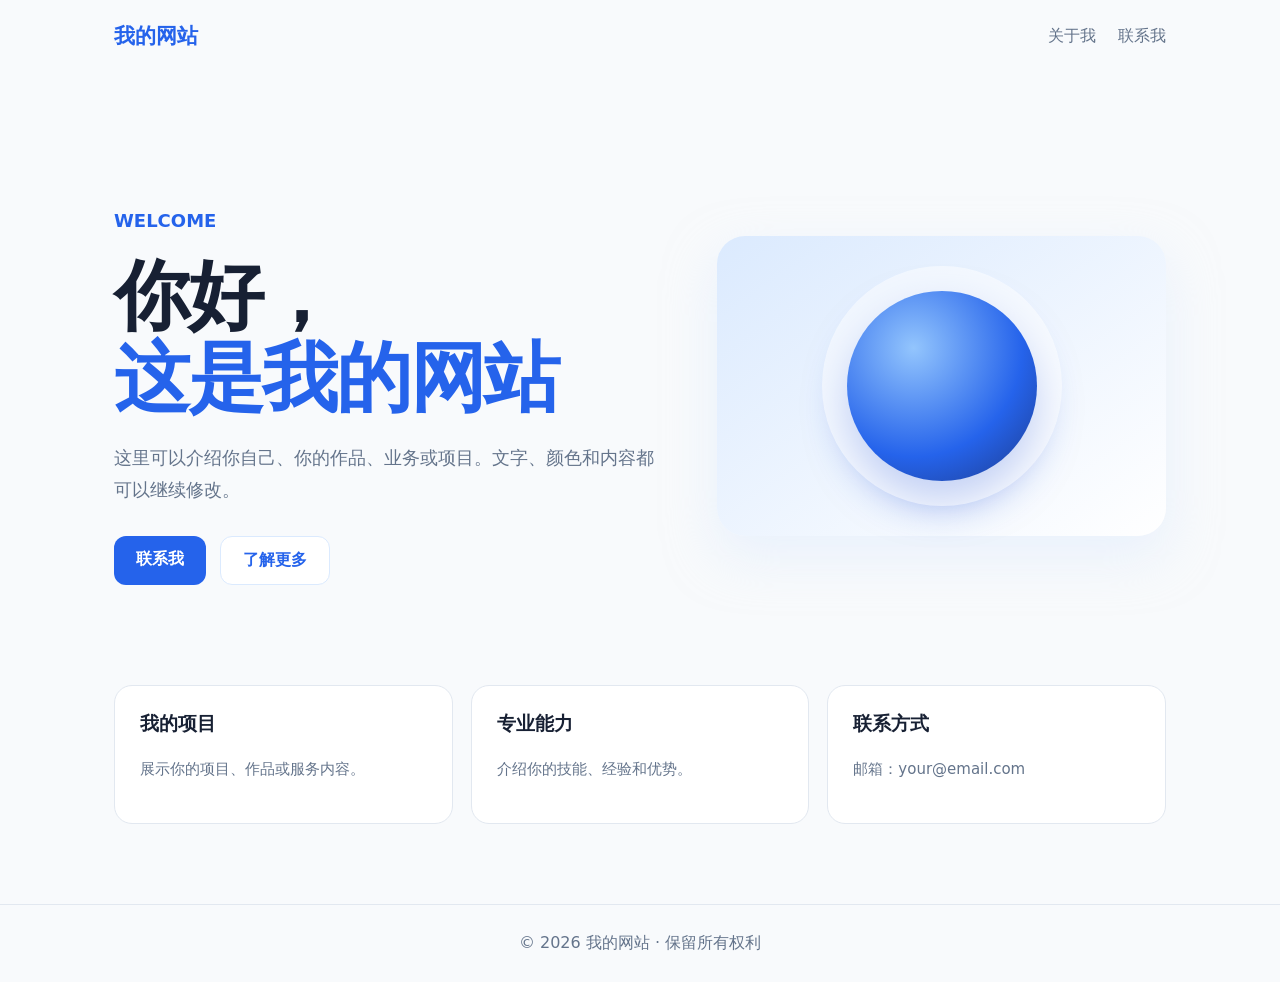
==== index.html @ 92eeb89e "Add files via upload" ====
<!doctype html>
<html lang="zh-CN">
<head>
  <meta charset="UTF-8" />
  <meta name="viewport" content="width=device-width, initial-scale=1.0" />
  <title>我的网站</title>
  <meta name="description" content="欢迎来到我的个人网站" />
  <style>
    :root { --ink:#172033; --muted:#64748b; --brand:#2563eb; --soft:#eff6ff; }
    * { box-sizing:border-box; }
    body { margin:0; font-family:system-ui,-apple-system,"Microsoft YaHei",sans-serif; color:var(--ink); background:#f8fafc; }
    nav { max-width:1100px; margin:auto; padding:22px 24px; display:flex; justify-content:space-between; align-items:center; }
    .logo { font-weight:800; font-size:21px; color:var(--brand); }
    nav a { color:var(--muted); text-decoration:none; margin-left:22px; }
    .hero { max-width:1100px; margin:45px auto 0; padding:70px 24px 100px; display:grid; grid-template-columns:1.1fr .9fr; gap:55px; align-items:center; }
    h1 { font-size:clamp(42px,7vw,76px); line-height:1.08; margin:0 0 22px; letter-spacing:-2px; }
    h1 span { color:var(--brand); }
    p { color:var(--muted); font-size:18px; line-height:1.8; }
    .buttons { margin-top:30px; display:flex; gap:14px; flex-wrap:wrap; }
    .btn { padding:13px 22px; border-radius:12px; text-decoration:none; font-weight:700; }
    .primary { background:var(--brand); color:white; }
    .secondary { background:white; color:var(--brand); border:1px solid #dbeafe; }
    .card { background:linear-gradient(145deg,#dbeafe,#fff); border-radius:28px; padding:35px; min-height:300px; box-shadow:0 20px 50px #dbeafe80; display:flex; align-items:center; justify-content:center; }
    .orb { width:190px; height:190px; border-radius:50%; background:radial-gradient(circle at 35% 30%,#93c5fd,#2563eb 60%,#1e3a8a); box-shadow:0 0 0 25px #ffffff80,0 20px 40px #1d4ed880; }
    .features { max-width:1100px; margin:auto; padding:0 24px 80px; display:grid; grid-template-columns:repeat(3,1fr); gap:18px; }
    .feature { background:white; padding:25px; border-radius:18px; border:1px solid #e2e8f0; }
    .feature h3 { margin-top:0; }
    .feature p { font-size:15px; }
    footer { text-align:center; padding:28px; color:var(--muted); border-top:1px solid #e2e8f0; }
    @media (max-width:700px) { .hero { grid-template-columns:1fr; padding-top:30px; } .features { grid-template-columns:1fr; } nav a { display:none; } }
  </style>
</head>
<body>
  <nav><div class="logo">我的网站</div><div><a href="#about">关于我</a><a href="#contact">联系我</a></div></nav>
  <main>
    <section class="hero" id="about">
      <div><p style="color:#2563eb;font-weight:700">WELCOME</p><h1>你好，<br><span>这是我的网站</span></h1><p>这里可以介绍你自己、你的作品、业务或项目。文字、颜色和内容都可以继续修改。</p><div class="buttons"><a class="btn primary" href="#contact">联系我</a><a class="btn secondary" href="#services">了解更多</a></div></div>
      <div class="card"><div class="orb"></div></div>
    </section>
    <section class="features" id="services"><div class="feature"><h3>我的项目</h3><p>展示你的项目、作品或服务内容。</p></div><div class="feature"><h3>专业能力</h3><p>介绍你的技能、经验和优势。</p></div><div class="feature" id="contact"><h3>联系方式</h3><p>邮箱：your@email.com</p></div></section>
  </main>
  <footer>© 2026 我的网站 · 保留所有权利</footer>
</body>
</html>
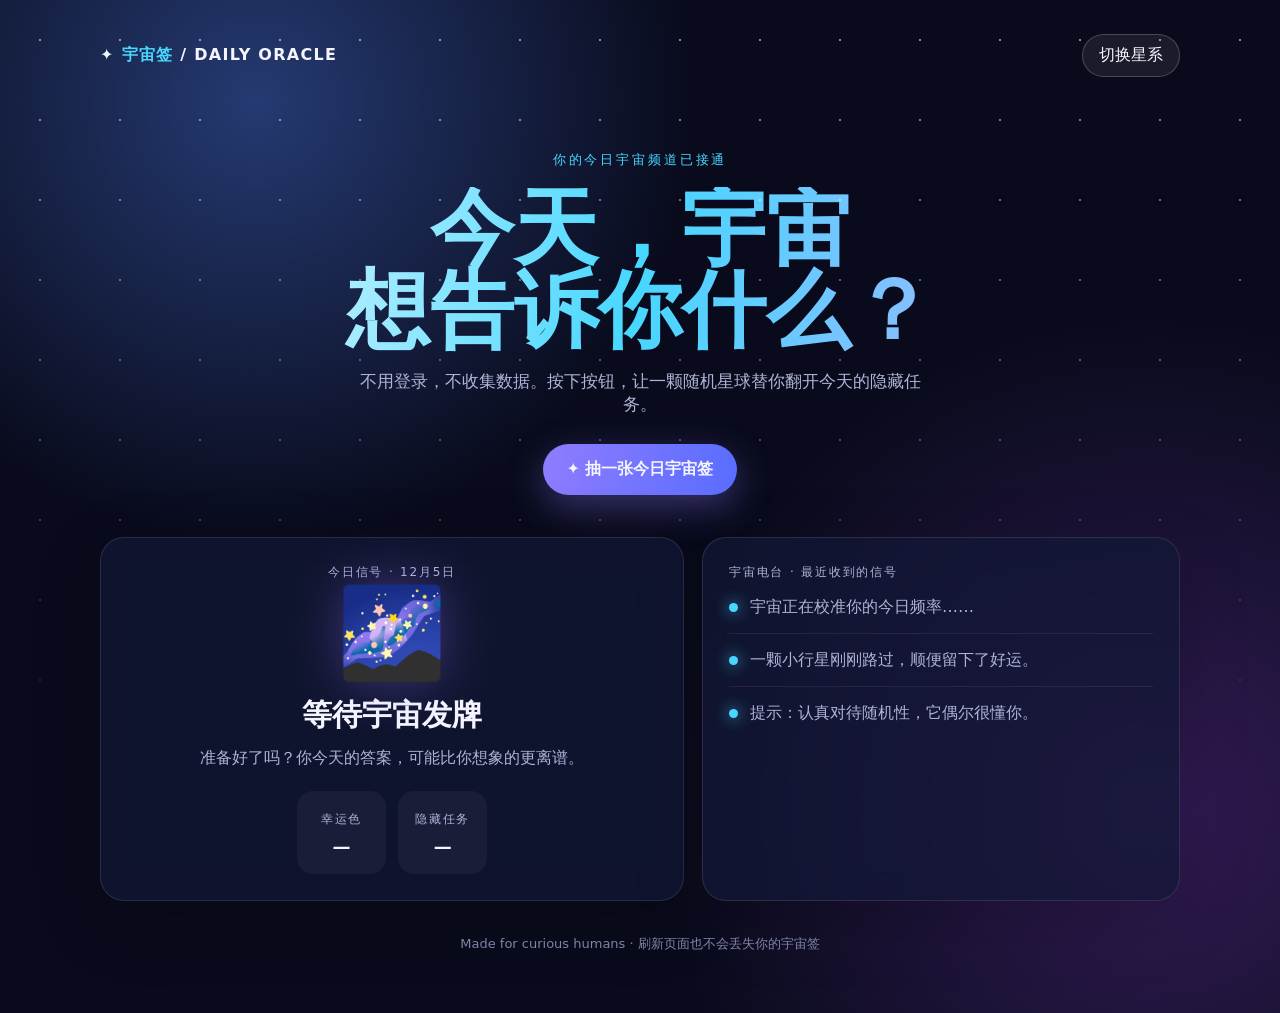
==== commit 0283212c: "Add interactive website" ====
--- a/index.html
+++ b/index.html
@@ -3,42 +3,35 @@
 <head>
   <meta charset="UTF-8" />
   <meta name="viewport" content="width=device-width, initial-scale=1.0" />
-  <title>我的网站</title>
-  <meta name="description" content="欢迎来到我的个人网站" />
+  <title>今日宇宙签 · 一个有点神秘的小网站</title>
   <style>
-    :root { --ink:#172033; --muted:#64748b; --brand:#2563eb; --soft:#eff6ff; }
-    * { box-sizing:border-box; }
-    body { margin:0; font-family:system-ui,-apple-system,"Microsoft YaHei",sans-serif; color:var(--ink); background:#f8fafc; }
-    nav { max-width:1100px; margin:auto; padding:22px 24px; display:flex; justify-content:space-between; align-items:center; }
-    .logo { font-weight:800; font-size:21px; color:var(--brand); }
-    nav a { color:var(--muted); text-decoration:none; margin-left:22px; }
-    .hero { max-width:1100px; margin:45px auto 0; padding:70px 24px 100px; display:grid; grid-template-columns:1.1fr .9fr; gap:55px; align-items:center; }
-    h1 { font-size:clamp(42px,7vw,76px); line-height:1.08; margin:0 0 22px; letter-spacing:-2px; }
-    h1 span { color:var(--brand); }
-    p { color:var(--muted); font-size:18px; line-height:1.8; }
-    .buttons { margin-top:30px; display:flex; gap:14px; flex-wrap:wrap; }
-    .btn { padding:13px 22px; border-radius:12px; text-decoration:none; font-weight:700; }
-    .primary { background:var(--brand); color:white; }
-    .secondary { background:white; color:var(--brand); border:1px solid #dbeafe; }
-    .card { background:linear-gradient(145deg,#dbeafe,#fff); border-radius:28px; padding:35px; min-height:300px; box-shadow:0 20px 50px #dbeafe80; display:flex; align-items:center; justify-content:center; }
-    .orb { width:190px; height:190px; border-radius:50%; background:radial-gradient(circle at 35% 30%,#93c5fd,#2563eb 60%,#1e3a8a); box-shadow:0 0 0 25px #ffffff80,0 20px 40px #1d4ed880; }
-    .features { max-width:1100px; margin:auto; padding:0 24px 80px; display:grid; grid-template-columns:repeat(3,1fr); gap:18px; }
-    .feature { background:white; padding:25px; border-radius:18px; border:1px solid #e2e8f0; }
-    .feature h3 { margin-top:0; }
-    .feature p { font-size:15px; }
-    footer { text-align:center; padding:28px; color:var(--muted); border-top:1px solid #e2e8f0; }
-    @media (max-width:700px) { .hero { grid-template-columns:1fr; padding-top:30px; } .features { grid-template-columns:1fr; } nav a { display:none; } }
+    :root { --bg:#090b1c; --panel:rgba(19,24,55,.72); --text:#f4f5ff; --muted:#aeb4d7; --a:#8f7cff; --b:#47d7ff; --glow:rgba(143,124,255,.35); }
+    *{box-sizing:border-box} body{margin:0;color:var(--text);font-family:Inter,system-ui,"Microsoft YaHei",sans-serif;background:radial-gradient(circle at 20% 10%,#253a72 0,transparent 32%),radial-gradient(circle at 90% 80%,#321b54 0,transparent 35%),var(--bg);min-height:100vh;overflow-x:hidden}
+    body:before{content:"";position:fixed;inset:0;pointer-events:none;opacity:.55;background-image:radial-gradient(#fff 1px,transparent 1px);background-size:80px 80px;mask-image:linear-gradient(to bottom,black,transparent 90%)}
+    .wrap{width:min(1080px,92%);margin:auto;padding:34px 0 60px}.top{display:flex;justify-content:space-between;align-items:center;gap:18px}.brand{letter-spacing:.08em;font-weight:800}.brand span{color:var(--b)}button{font:inherit;color:var(--text);border:1px solid #ffffff33;background:#ffffff12;border-radius:999px;padding:10px 16px;cursor:pointer;transition:.2s}button:hover{transform:translateY(-2px);background:#ffffff22}.hero{text-align:center;padding:74px 12px 42px}.eyebrow{color:var(--b);font-size:13px;letter-spacing:.22em;text-transform:uppercase}.hero h1{font-size:clamp(42px,8vw,84px);line-height:.98;margin:18px 0;background:linear-gradient(100deg,#fff,var(--b),#bca8ff);-webkit-background-clip:text;color:transparent}.hero p{color:var(--muted);font-size:17px;margin:0 auto 28px;max-width:580px}.mainbtn{font-weight:800;border:0;padding:15px 24px;background:linear-gradient(100deg,var(--a),#586dff);box-shadow:0 12px 36px var(--glow)}.mainbtn:hover{box-shadow:0 16px 42px var(--glow)}.grid{display:grid;grid-template-columns:1.1fr .9fr;gap:18px}.card{background:var(--panel);border:1px solid #ffffff1c;border-radius:24px;padding:26px;backdrop-filter:blur(16px);box-shadow:0 20px 70px #0003}.label{font-size:12px;letter-spacing:.15em;color:var(--muted);text-transform:uppercase}.answer{min-height:230px;display:flex;flex-direction:column;justify-content:center;align-items:center;text-align:center}.planet{font-size:88px;filter:drop-shadow(0 0 26px var(--glow));animation:float 4s ease-in-out infinite}.answer h2{margin:10px 0 8px;font-size:30px}.answer p{color:var(--muted);margin:0;line-height:1.7}.stats{display:grid;grid-template-columns:repeat(2,1fr);gap:12px;margin-top:20px}.stat{padding:17px;border-radius:16px;background:#ffffff0b}.stat b{display:block;margin-top:8px;font-size:18px}.log{margin:0;padding:0;list-style:none}.log li{display:flex;gap:12px;padding:14px 0;border-bottom:1px solid #ffffff12;color:var(--muted);line-height:1.5}.log li:last-child{border:0}.dot{width:9px;height:9px;flex:0 0 9px;margin-top:8px;border-radius:50%;background:var(--b);box-shadow:0 0 15px var(--b)}footer{text-align:center;color:#858bb1;font-size:13px;margin-top:34px} @keyframes float{50%{transform:translateY(-9px) rotate(3deg)}} @media(max-width:760px){.grid{grid-template-columns:1fr}.hero{padding-top:55px}.top{align-items:flex-start}}
   </style>
 </head>
 <body>
-  <nav><div class="logo">我的网站</div><div><a href="#about">关于我</a><a href="#contact">联系我</a></div></nav>
-  <main>
-    <section class="hero" id="about">
-      <div><p style="color:#2563eb;font-weight:700">WELCOME</p><h1>你好，<br><span>这是我的网站</span></h1><p>这里可以介绍你自己、你的作品、业务或项目。文字、颜色和内容都可以继续修改。</p><div class="buttons"><a class="btn primary" href="#contact">联系我</a><a class="btn secondary" href="#services">了解更多</a></div></div>
-      <div class="card"><div class="orb"></div></div>
+  <main class="wrap">
+    <header class="top"><div class="brand">✦ <span>宇宙签</span> / DAILY ORACLE</div><button id="theme">切换星系</button></header>
+    <section class="hero"><div class="eyebrow">你的今日宇宙频道已接通</div><h1>今天，宇宙<br/>想告诉你什么？</h1><p>不用登录，不收集数据。按下按钮，让一颗随机星球替你翻开今天的隐藏任务。</p><button class="mainbtn" id="draw">✦ 抽一张今日宇宙签</button></section>
+    <section class="grid">
+      <article class="card answer"><div class="label">今日信号 · <span id="date"></span></div><div class="planet" id="planet">🌌</div><h2 id="title">等待宇宙发牌</h2><p id="quote">准备好了吗？你今天的答案，可能比你想象的更离谱。</p><div class="stats"><div class="stat"><span class="label">幸运色</span><b id="color">—</b></div><div class="stat"><span class="label">隐藏任务</span><b id="task">—</b></div></div></article>
+      <article class="card"><div class="label">宇宙电台 · 最近收到的信号</div><ul class="log" id="log"><li><i class="dot"></i><span>宇宙正在校准你的今日频率……</span></li><li><i class="dot"></i><span>一颗小行星刚刚路过，顺便留下了好运。</span></li><li><i class="dot"></i><span>提示：认真对待随机性，它偶尔很懂你。</span></li></ul></article>
     </section>
-    <section class="features" id="services"><div class="feature"><h3>我的项目</h3><p>展示你的项目、作品或服务内容。</p></div><div class="feature"><h3>专业能力</h3><p>介绍你的技能、经验和优势。</p></div><div class="feature" id="contact"><h3>联系方式</h3><p>邮箱：your@email.com</p></div></section>
+    <footer>Made for curious humans · 刷新页面也不会丢失你的宇宙签</footer>
   </main>
-  <footer>© 2026 我的网站 · 保留所有权利</footer>
+  <script>
+    const data=[
+      ['🪐','慢速土星','今天适合把一件小事做完，不必一次解决整个宇宙。','薄荷绿','给一个很久没联系的人发个表情'],
+      ['🌙','月亮背面','你不需要向所有人解释自己。安静也是一种答案。','午夜蓝','关掉通知 20 分钟'],
+      ['☄️','彗星快线','一个突然的念头值得被记录，它可能是新路线的入口。','流星银','写下三个想做但没做的事'],
+      ['🌈','彩虹卫星','今天的好运藏在一次不经意的尝试里。先试试看。','桃子橙','尝试一个平时不会点的选项'],
+      ['🛰️','失重电台','别把暂时的卡顿误认为失败，信号还在，只是正在重连。','极光紫','给自己安排一段无目的散步']
+    ];
+    const $=id=>document.getElementById(id); $('date').textContent=new Date().toLocaleDateString('zh-CN',{month:'long',day:'numeric'});
+    function draw(){const x=data[Math.floor(Math.random()*data.length)]; $('planet').textContent=x[0];$('title').textContent=x[1];$('quote').textContent=x[2];$('color').textContent=x[3];$('task').textContent=x[4];const li=document.createElement('li');li.innerHTML='<i class="dot"></i><span>已收到来自「'+x[1]+'」的新信号。</span>';$('log').prepend(li);if($('log').children.length>4)$('log').lastElementChild.remove();}
+    $('draw').onclick=draw; $('theme').onclick=()=>{document.body.style.setProperty('--a',['#ff6b9d','#7ee7c6','#ffb86b'][Math.floor(Math.random()*3)]);document.body.style.setProperty('--b',['#7ddcff','#ffe27d','#d6a4ff'][Math.floor(Math.random()*3)]);draw()};
+  </script>
 </body>
 </html>
